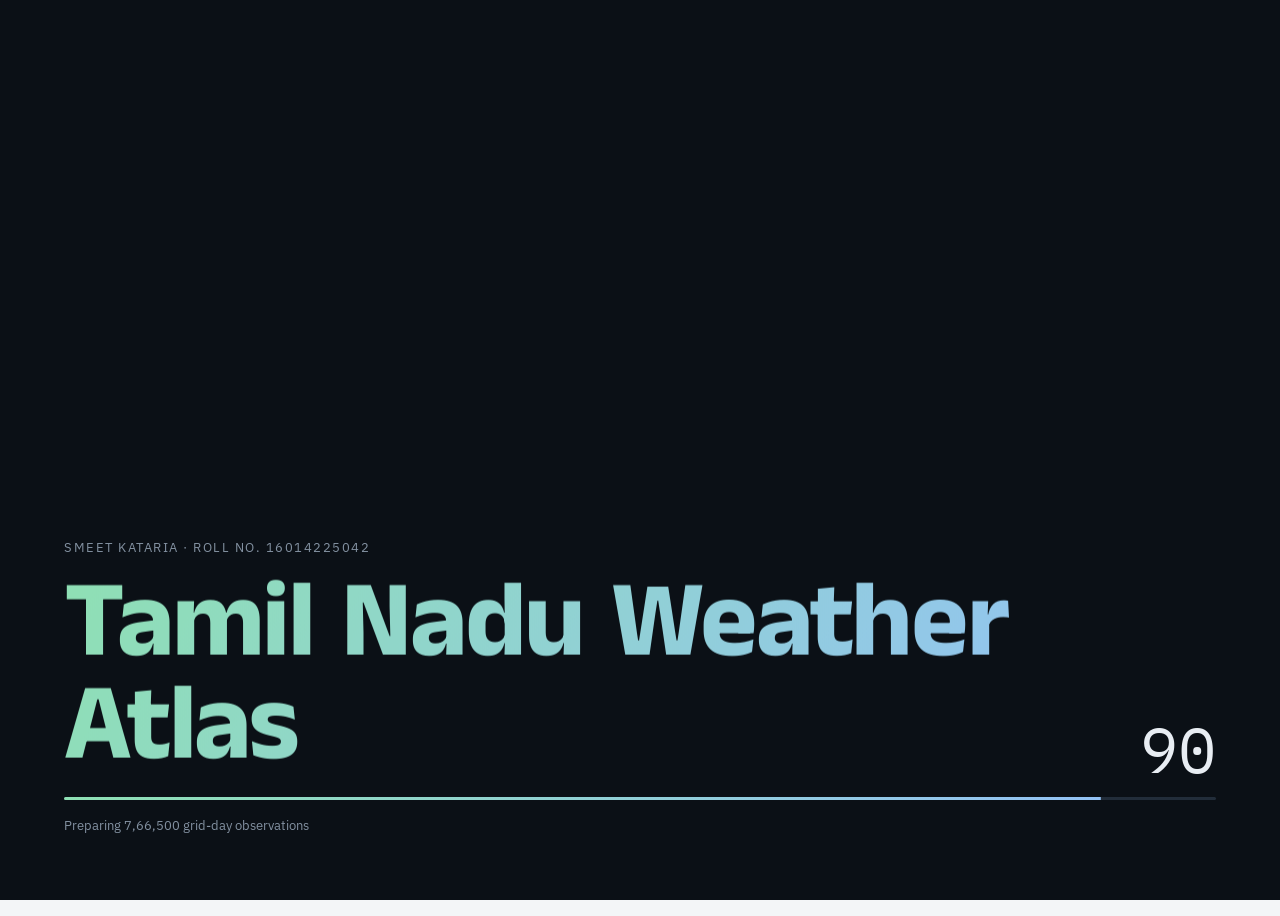
==== index.html @ 6747aab2 "Add GitHub Pages entry point Root index.html forwards to dashboard/ so the Pages site URL opens the " ====
<!doctype html>
<html lang="en">
<head>
<meta charset="utf-8">
<title>Tamil Nadu Weather Atlas 2022</title>
<meta name="viewport" content="width=device-width, initial-scale=1">
<meta http-equiv="refresh" content="0; url=dashboard/">
<link rel="canonical" href="dashboard/">
<style>body{margin:0;min-height:100vh;display:grid;place-items:center;background:#0B1016;color:#E8EDF3;font:16px/1.5 system-ui,sans-serif}a{color:#93C2F5}</style>
</head>
<body>
<p>Opening the dashboard… <a href="dashboard/">Continue to the Tamil Nadu Weather Atlas</a></p>
</body>
</html>
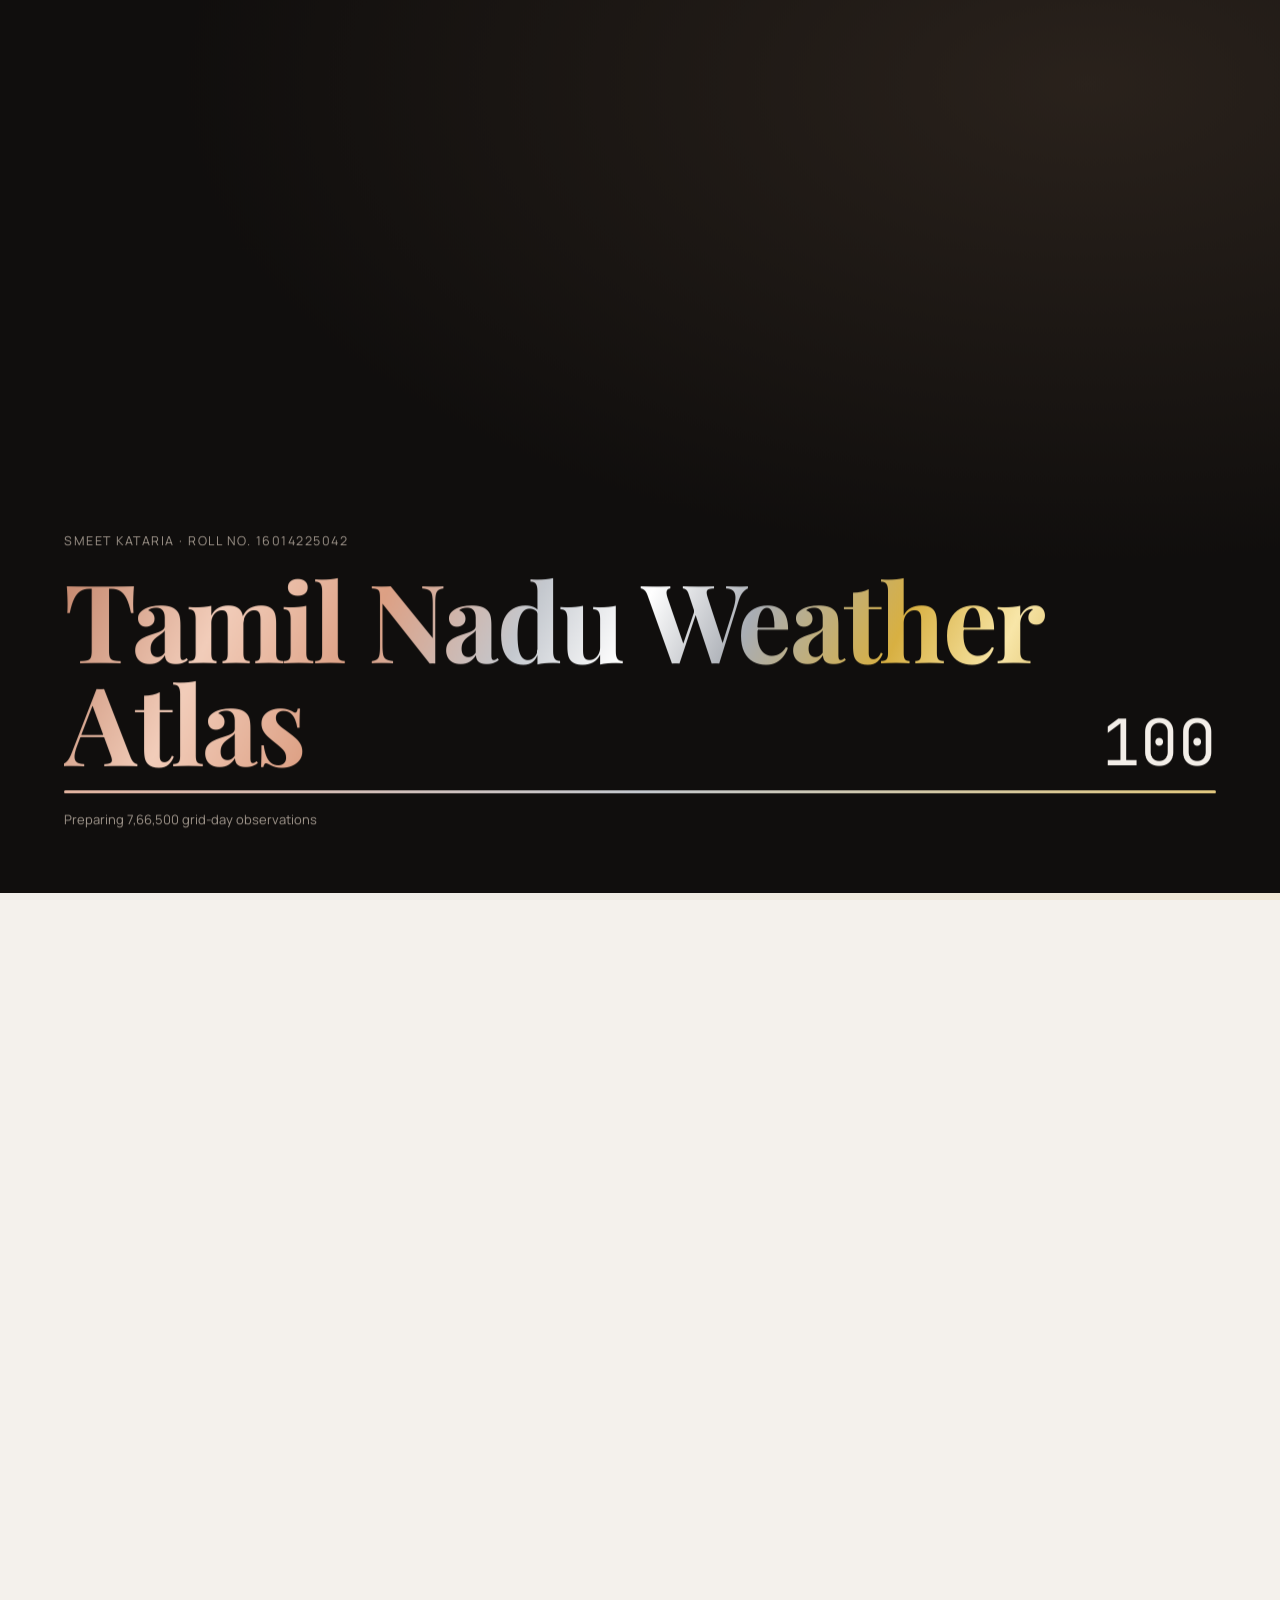
==== commit 2975ca7e: "Add primary/secondary/tertiary colour system, Playfair and Manrope type, and logo favicon Co-Authore" ====
--- a/index.html
+++ b/index.html
@@ -1,6 +1,7 @@
 <!doctype html>
 <html lang="en">
 <head>
+<link rel="icon" type="image/svg+xml" href="favicon.svg">
 <meta charset="utf-8">
 <title>Tamil Nadu Weather Atlas 2022</title>
 <meta name="viewport" content="width=device-width, initial-scale=1">
